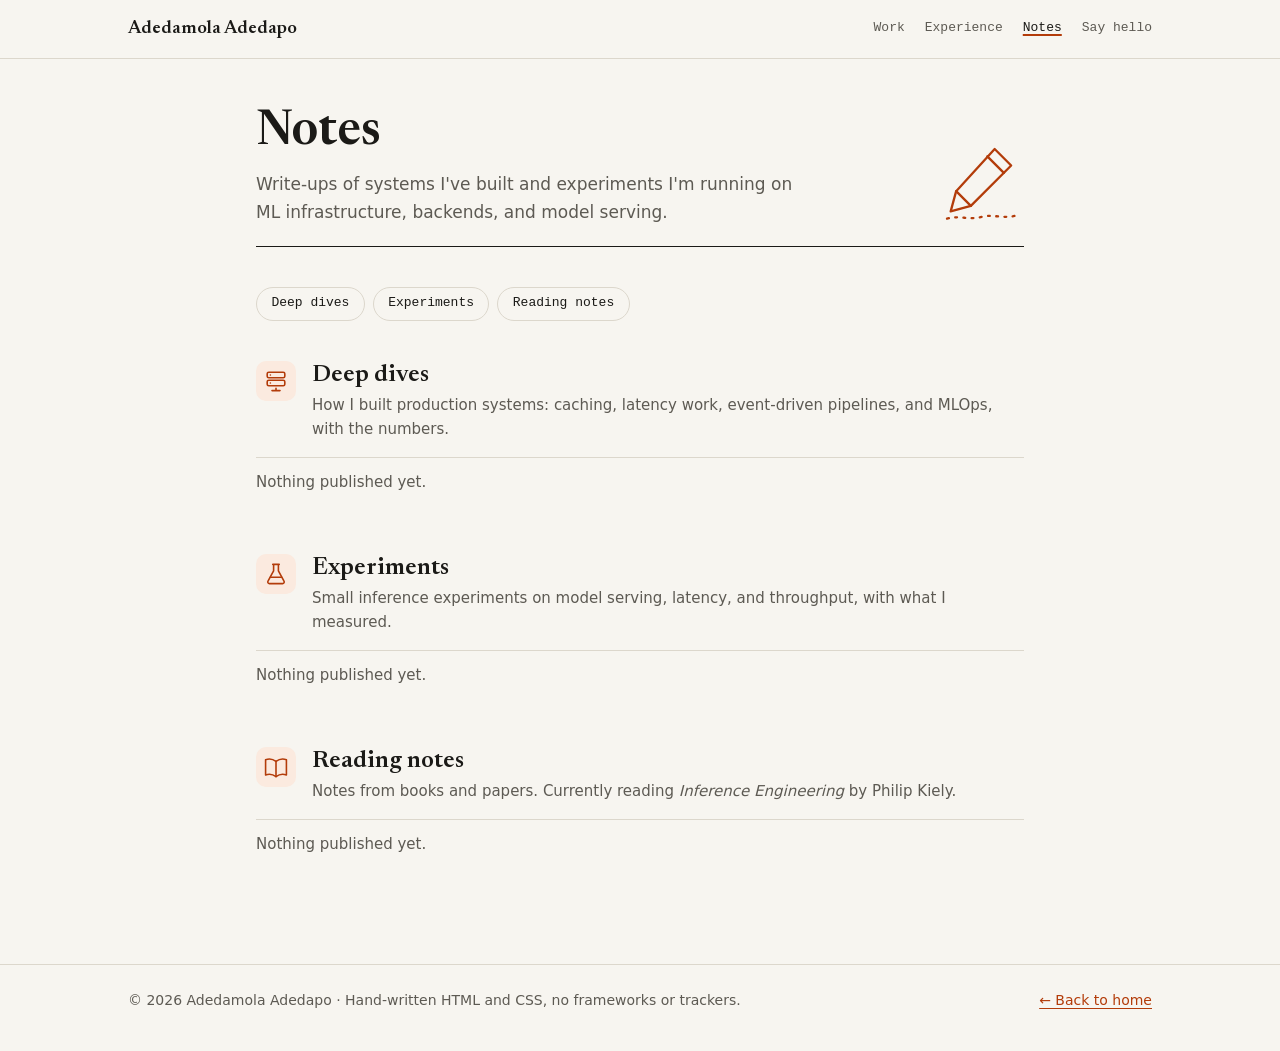
==== notes/index.html @ 72648199 "Update portfolio assets, CV, and website layout" ====
<!doctype html>
<html lang="en">
<head>
  <meta charset="utf-8">
  <meta name="viewport" content="width=device-width, initial-scale=1">
  <title>Notes · Adedamola Adedapo</title>
  <meta name="description" content="Write-ups by Adedamola Adedapo on ML infrastructure, backends, and model serving: systems I've built and experiments I'm running.">
  <meta name="author" content="Adedamola Adedapo">
  <link rel="canonical" href="https://ichdamola.github.io/notes/">
  <meta name="color-scheme" content="light dark">
  <meta name="theme-color" content="#f7f5f0" media="(prefers-color-scheme: light)">
  <meta name="theme-color" content="#141416" media="(prefers-color-scheme: dark)">

  <meta property="og:type" content="website">
  <meta property="og:site_name" content="Adedamola Adedapo">
  <meta property="og:title" content="Notes · Adedamola Adedapo">
  <meta property="og:description" content="Write-ups on ML infrastructure, backends, and model serving.">
  <meta property="og:url" content="https://ichdamola.github.io/notes/">
  <meta property="og:image" content="https://ichdamola.github.io/assets/og-image.png">
  <meta name="twitter:card" content="summary_large_image">

  <link rel="icon" href="../favicon.svg" type="image/svg+xml">
  <link rel="apple-touch-icon" href="../assets/apple-touch-icon.png">
  <link rel="preload" href="../assets/fonts/newsreader-latin.woff2" as="font" type="font/woff2" crossorigin>
  <link rel="stylesheet" href="../styles.css?v=2026-10-01i">
</head>
<body>
  <a class="skip-link" href="#main">Skip to content</a>

  <header class="site-header">
    <div class="wrap header-inner">
      <a class="wordmark" href="../">Adedamola Adedapo</a>
      <nav aria-label="Primary">
        <ul class="nav-list">
          <li><a href="../#work">Work</a></li>
          <li><a href="../#experience">Experience</a></li>
          <li><a href="./" aria-current="page">Notes</a></li>
          <li><a href="../#contact">Say hello</a></li>
        </ul>
      </nav>
    </div>
  </header>

  <main id="main" class="wrap page">
    <header class="page-head">
      <div>
        <h1>Notes</h1>
        <p class="section-lede">Write-ups of systems I've built and experiments I'm running on ML infrastructure, backends, and model serving.</p>
      </div>
      <svg class="page-doodle" aria-hidden="true" focusable="false" viewBox="0 0 96 96" fill="none" stroke="currentColor" stroke-width="2.5" stroke-linecap="round" stroke-linejoin="round"><path d="M64 12 L82 30 L38 74 L16 80 L22 58 Z"/><path d="M56 20 L74 38 M22 58 L38 74"/><path d="M12 88 C26 84 36 90 50 86 C62 83 72 88 86 85" stroke-dasharray="2 7"/></svg>
    </header>

    <!--
      How to add a note:
        1. Copy notes/_post-template.html to notes/YYYY-MM-DD-post-slug.html and write the post.
        2. Paste this entry at the TOP of the matching category list below (newest first):

        <li class="note">
          <time datetime="2026-10-15">15 Oct 2026</time>
          <div>
            <h3 class="note-title"><a href="2026-10-15-post-slug.html">Title of the note</a></h3>
            <p>One or two sentences: what I built or measured, and what I learned.</p>
            <ul class="tags" aria-label="Topics"><li>serving</li><li>latency</li></ul>
          </div>
        </li>

        3. Add the same entry to the "Latest notes" card in the homepage's Learning & notes section
           (link prefixed with "notes/"), keeping only the latest 3 there.
        4. Add the post URL to sitemap.xml.
      Each "Nothing published yet." line hides itself once its list has an entry.
    -->
    <nav class="note-jump" aria-label="Note categories">
      <a href="#deep-dives">Deep dives</a>
      <a href="#experiments">Experiments</a>
      <a href="#reading">Reading notes</a>
    </nav>

    <div class="note-cats">
      <section class="note-cat" id="deep-dives" aria-labelledby="deep-dives-title">
        <header class="note-cat-head">
          <svg class="cat-icon" aria-hidden="true" focusable="false" viewBox="0 0 32 32" fill="none" stroke="currentColor" stroke-width="2" stroke-linecap="round" stroke-linejoin="round"><rect x="5" y="5" width="22" height="7" rx="2"/><rect x="5" y="15" width="22" height="7" rx="2"/><path d="M9 8.5h.01M9 18.5h.01M16 25v3M11 28h10"/></svg>
          <div>
            <h2 id="deep-dives-title">Deep dives</h2>
            <p>How I built production systems: caching, latency work, event-driven pipelines, and MLOps, with the numbers.</p>
          </div>
        </header>
        <ol class="notes">
          <!-- entries go here, newest first -->
        </ol>
        <p class="notes-empty">Nothing published yet.</p>
      </section>

      <section class="note-cat" id="experiments" aria-labelledby="experiments-title">
        <header class="note-cat-head">
          <svg class="cat-icon" aria-hidden="true" focusable="false" viewBox="0 0 32 32" fill="none" stroke="currentColor" stroke-width="2" stroke-linecap="round" stroke-linejoin="round"><path d="M12 4h8M13 4v8L6 25a2 2 0 0 0 2 3h16a2 2 0 0 0 2-3l-7-13V4"/><path d="M9 20h14"/></svg>
          <div>
            <h2 id="experiments-title">Experiments</h2>
            <p>Small inference experiments on model serving, latency, and throughput, with what I measured.</p>
          </div>
        </header>
        <ol class="notes">
          <!-- entries go here, newest first -->
        </ol>
        <p class="notes-empty">Nothing published yet.</p>
      </section>

      <section class="note-cat" id="reading" aria-labelledby="reading-title">
        <header class="note-cat-head">
          <svg class="cat-icon" aria-hidden="true" focusable="false" viewBox="0 0 32 32" fill="none" stroke="currentColor" stroke-width="2" stroke-linecap="round" stroke-linejoin="round"><path d="M3 7c5-2 9-1 13 2 4-3 8-4 13-2v19c-5-2-9-1-13 2-4-3-8-4-13-2Z"/><path d="M16 9v19"/></svg>
          <div>
            <h2 id="reading-title">Reading notes</h2>
            <p>Notes from books and papers. Currently reading <cite>Inference Engineering</cite> by Philip Kiely.</p>
          </div>
        </header>
        <ol class="notes">
          <!-- entries go here, newest first -->
        </ol>
        <p class="notes-empty">Nothing published yet.</p>
      </section>
    </div>
  </main>

  <footer class="site-footer">
    <div class="wrap footer-inner">
      <p>© 2026 Adedamola Adedapo · Hand-written HTML and CSS, no frameworks or trackers.</p>
      <p><a href="../">← Back to home</a></p>
    </div>
  </footer>
</body>
</html>
---- styles.css ----
/* Adedamola Adedapo: personal site. Plain CSS, no build step. */

/* Newsreader (SIL Open Font License, see assets/fonts/OFL.txt), latin subset, self-hosted. */
@font-face {
  font-family: "Newsreader";
  font-style: normal;
  font-weight: 500 600;
  font-display: swap;
  src: url("assets/fonts/newsreader-latin.woff2") format("woff2");
  unicode-range: U+0000-00FF, U+0131, U+0152-0153, U+02BB-02BC, U+02C6, U+02DA, U+02DC, U+0304, U+0308, U+0329, U+2000-206F, U+20AC, U+2122, U+2191, U+2193, U+2212, U+2215, U+FEFF, U+FFFD;
}

:root {
  --bg: #f7f5f0;
  --surface: #fffdf8;
  --text: #1b1a17;
  --muted: #5d5a53;
  --rule: #dcd7cc;
  --accent: #b33c0a;
  --accent-soft: #fbeadf;
  --bar-muted: #948c7f;
  --squiggle: url("data:image/svg+xml,%3Csvg xmlns='http://www.w3.org/2000/svg' viewBox='0 0 60 10'%3E%3Cpath d='M0 6 Q15 0 30 6 T60 6' fill='none' stroke='%23b33c0a' stroke-width='2.5' stroke-linecap='round'/%3E%3C/svg%3E");
  --on-accent: #ffffff;
  --focus: #1f5fd1;

  --serif: "Newsreader", "Iowan Old Style", Georgia, serif;
  --sans: system-ui, -apple-system, "Segoe UI", Roboto, "Helvetica Neue", Arial, sans-serif;
  --mono: ui-monospace, "SF Mono", SFMono-Regular, Menlo, Consolas, "Liberation Mono", monospace;

  --wrap: 68rem;
  --gutter: 1.25rem;
  --radius: 14px;
  --radius-sm: 8px;
}

@media (prefers-color-scheme: dark) {
  :root {
    --bg: #141416;
    --surface: #1c1c1f;
    --text: #ebe8e2;
    --muted: #a8a49c;
    --rule: #34332f;
    --accent: #ff8a4c;
    --accent-soft: #2b1e17;
    --bar-muted: #77726a;
    --squiggle: url("data:image/svg+xml,%3Csvg xmlns='http://www.w3.org/2000/svg' viewBox='0 0 60 10'%3E%3Cpath d='M0 6 Q15 0 30 6 T60 6' fill='none' stroke='%23ff8a4c' stroke-width='2.5' stroke-linecap='round'/%3E%3C/svg%3E");
    --on-accent: #141416;
    --focus: #8ab4ff;
  }
}

/* Base */
*, *::before, *::after { box-sizing: border-box; }

html {
  -webkit-text-size-adjust: 100%;
  text-size-adjust: 100%;
  scroll-behavior: smooth;
  scroll-padding-top: 5rem;
}

@media (prefers-reduced-motion: reduce) {
  html { scroll-behavior: auto; }
}

body {
  margin: 0;
  background: var(--bg);
  color: var(--text);
  font-family: var(--sans);
  font-size: 1.0625rem;
  line-height: 1.6;
}

h1, h2, h3, h4, h5, p, ul, ol, dl, dd { margin: 0; }
ul, ol { padding: 0; list-style: none; }

a {
  color: var(--accent);
  text-decoration-thickness: 1px;
  text-underline-offset: 0.2em;
}
a:hover { text-decoration-thickness: 2px; }

:focus-visible {
  outline: 3px solid var(--focus);
  outline-offset: 3px;
  border-radius: 2px;
}

.wrap {
  width: 100%;
  max-width: var(--wrap);
  margin-inline: auto;
  padding-inline: var(--gutter);
}

.skip-link {
  position: absolute;
  left: 1rem;
  top: -4rem;
  z-index: 10;
  padding: 0.6rem 1rem;
  background: var(--text);
  color: var(--bg);
  font-weight: 600;
}
.skip-link:focus { top: 1rem; }

/* Header */
.site-header {
  position: relative;
  top: 0;
  z-index: 5;
  background: var(--bg);
  border-bottom: 1px solid var(--rule);
}

.header-inner {
  display: flex;
  flex-wrap: wrap;
  align-items: center;
  justify-content: space-between;
  gap: 0.25rem 1.5rem;
  padding-block: 0.75rem;
}

.wordmark {
  color: var(--text);
  font-family: var(--serif);
  font-size: 1.15rem;
  font-weight: 600;
  text-decoration: none;
}

.nav-list {
  display: flex;
  flex-wrap: wrap;
  gap: 0 1.25rem;
  font-family: var(--mono);
  font-size: 0.8125rem;
}
.nav-list a {
  display: inline-block;
  padding-block: 0.4rem;
  color: var(--muted);
  text-decoration: none;
}
.nav-list a:hover { color: var(--text); text-decoration: underline; }

/* Hero */
.hero {
  display: grid;
  gap: 2rem;
  padding-block: 2.5rem 3rem;
}

.hero-photo {
  position: relative;
  width: 9.5rem;
  margin-left: 1.75rem;
}
.frame { position: relative; }
.frame::before {
  content: "";
  position: absolute;
  inset: 0;
  background: var(--accent);
  border-radius: var(--radius);
  transform: rotate(6deg);
}
.sparkles {
  position: absolute;
  z-index: 1;
  top: -1.9rem;
  left: -2.1rem;
  width: 3rem;
  height: 3rem;
  color: var(--accent);
}

.portrait {
  position: relative;
  border: 5px solid var(--surface);
  border-radius: var(--radius);
  background: var(--surface);
  box-shadow: 0 10px 30px rgb(0 0 0 / 0.15);
  transform: rotate(-3deg);
  transition: transform 0.3s ease;
}
.portrait img {
  display: block;
  width: 100%;
  height: auto;
  border-radius: calc(var(--radius) - 5px);
}
.hero-photo:hover .portrait { transform: rotate(0deg); }

/* Plotter-style line drawing traced from the portrait. The strokes, pen tip and
   settle-to-light fade are SVG animations generated with the paths, so they stay in sync.
   On hover the lines brighten and small packets run along the outline, like data through a pipeline. */
.scribble {
  position: absolute;
  inset: 0;
  width: 100%;
  height: 100%;
  color: var(--accent);
  pointer-events: none;
  overflow: visible;
}
.scribble path {
  vector-effect: non-scaling-stroke;
  stroke-width: 1;
}
.scribble .pen-glow { opacity: 0.22; }
.scribble .packets {
  opacity: 0;
  transition: opacity 0.4s ease;
}
/* !important outranks the SVG fade animation, so hover can bring the lines back up */
.hero-photo:hover .scribble .lines { opacity: 0.85 !important; }
.hero-photo:hover .packets { opacity: 1; }

.plot-caption {
  display: none;
  margin-top: 1.4rem;
  font-family: var(--mono);
  font-size: 0.72rem;
  line-height: 1.5;
  text-align: center;
  color: var(--muted);
}
.redraw {
  margin-left: 0.25rem;
  padding: 0.3rem 0.7rem;
  border: 1px solid var(--rule);
  border-radius: 999px;
  background: none;
  color: var(--accent);
  font: inherit;
  cursor: pointer;
}
.redraw:hover { border-color: var(--accent); }

/* Without motion: show the finished drawing, no pen or packets.
   !important outranks the SVG animations in the cascade. */
@media (prefers-reduced-motion: reduce) {
  .portrait { transition: none; }
  .scribble path { stroke-dashoffset: 0 !important; }
  .scribble .lines { opacity: 0.45 !important; }
  .scribble .pen, .scribble .packets, .redraw { display: none; }
}

.hero-name {
  font-family: var(--serif);
  font-size: clamp(1.35rem, 3.5vw, 1.6rem);
  font-weight: 500;
  color: var(--text);
}

.hero-role {
  margin-top: 0.5rem;
  font-family: var(--serif);
  font-size: clamp(2.1rem, 6vw, 3.4rem);
  font-weight: 600;
  line-height: 1.08;
  letter-spacing: -0.015em;
  text-wrap: balance;
  color: var(--accent);
}
/* underline follows the text on every line it wraps to */
.hero-role span {
  padding-bottom: 0.14em;
  background: var(--squiggle) left bottom / 60px 10px repeat-x;
  -webkit-box-decoration-break: clone;
  box-decoration-break: clone;
}

.headline {
  margin-top: 1.1rem;
  max-width: 34ch;
  font-family: var(--serif);
  font-size: clamp(1.3rem, 2.8vw, 1.75rem);
  font-weight: 500;
  line-height: 1.3;
  text-wrap: pretty;
}

.lede {
  margin-top: 1.5rem;
  max-width: 58ch;
  font-size: 1.125rem;
  color: var(--muted);
}

.actions {
  display: flex;
  flex-wrap: wrap;
  gap: 0.75rem;
  margin-top: 2rem;
}

.hire-note {
  display: flex;
  align-items: flex-start;
  gap: 0.6rem;
  margin-top: 0.75rem;
  max-width: 32rem;
  font-family: var(--serif);
  font-size: 1.05rem;
  line-height: 1.35;
  color: var(--muted);
}
.hire-arrow {
  display: none;
  flex: none;
  width: 2.1rem;
  height: 2rem;
  margin-left: 2.25rem;
  margin-top: -0.35rem;
  color: var(--accent);
}

.btn {
  display: inline-flex;
  align-items: center;
  gap: 0.5rem;
  min-height: 2.75rem;
  padding: 0.55rem 1.1rem;
  border: 1px solid var(--text);
  border-radius: 999px;
  color: var(--text);
  font-weight: 600;
  font-size: 0.9375rem;
  text-decoration: none;
}
.btn:hover { background: var(--surface); text-decoration: none; }

.btn-primary {
  background: var(--accent);
  border-color: var(--accent);
  color: var(--on-accent);
}
.btn-primary:hover { background: var(--text); border-color: var(--text); color: var(--bg); }

.btn-meta {
  font-family: var(--mono);
  font-size: 0.75rem;
  font-weight: 500;
  opacity: 0.85;
}

/* Sections */
main { counter-reset: section; }

.section {
  padding-block: 3rem;
  counter-increment: section;
}

.section-head {
  display: flex;
  align-items: baseline;
  gap: 1rem;
  padding-bottom: 0.75rem;
  margin-bottom: 2rem;
  border-bottom: 1px solid var(--text);
}

.section-num::before { content: counter(section, decimal-leading-zero); }

.section-num {
  font-family: var(--mono);
  font-size: 0.875rem;
  color: var(--accent);
}

.section-head h2 {
  font-family: var(--serif);
  font-size: clamp(1.6rem, 4vw, 2.1rem);
  font-weight: 600;
  line-height: 1.2;
}

/* Tags */
.tags {
  display: flex;
  flex-wrap: wrap;
  gap: 0.4rem;
}
.tags li {
  padding: 0.1rem 0.5rem;
  border: 1px solid var(--rule);
  border-radius: 999px;
  font-family: var(--mono);
  font-size: 0.75rem;
  color: var(--muted);
}

/* What I build */
.cards {
  display: grid;
  gap: 1rem;
}

.card {
  display: flex;
  flex-direction: column;
  gap: 1rem;
  padding: 1.5rem;
  background: var(--accent-soft);
  border-radius: var(--radius);
  transition: transform 0.2s ease;
}
.card:hover { transform: translateY(-3px); }
@media (prefers-reduced-motion: reduce) {
  .card { transition: none; }
  .card:hover { transform: none; }
}
.card .tags li { background: var(--bg); border-color: transparent; }
.doodle {
  width: 2.5rem;
  height: 2.5rem;
  color: var(--accent);
}

.card h3 {
  font-family: var(--serif);
  font-size: 1.4rem;
  font-weight: 600;
  line-height: 1.25;
}
.card p { color: var(--text); }
.card .tags { margin-top: auto; }

/* Case studies: numbered rows, each led by a before/after chart */
.cases { counter-reset: none; }
.case > article {
  display: grid;
  gap: 1rem;
  padding-block: 2rem;
  border-top: 1px solid var(--rule);
}
.case:first-child > article { border-top: 0; padding-top: 0.5rem; }

.case-num {
  font-family: var(--mono);
  font-size: 0.875rem;
  color: var(--accent);
}

.case-meta {
  font-family: var(--mono);
  font-size: 0.8125rem;
  color: var(--muted);
}
.case h3 {
  margin-top: 0.35rem;
  font-family: var(--serif);
  font-size: clamp(1.4rem, 3vw, 1.75rem);
  font-weight: 600;
  line-height: 1.2;
}
.case-summary { margin-top: 0.6rem; }
.case-stat {
  margin-top: 0.6rem;
  font-size: 0.9375rem;
  color: var(--muted);
}
.stat-value {
  font-family: var(--mono);
  font-weight: 700;
  color: var(--text);
}

/* Before/after bars: grey = before, accent = after, value at the bar tip */
.chart { margin: 0; }
.chart-title {
  margin-bottom: 0.6rem;
  font-family: var(--mono);
  font-size: 0.75rem;
  color: var(--muted);
}
.chart-row {
  display: grid;
  grid-template-columns: 3.25rem 1fr;
  align-items: center;
  gap: 0.6rem;
  margin-top: 0.5rem;
}
.chart-key {
  font-size: 0.8125rem;
  color: var(--muted);
}
.chart-track {
  display: flex;
  align-items: center;
  gap: 0.45rem;
  min-height: 1.5rem;
  border-left: 1px solid var(--text);
}
.chart-bar {
  flex: none;
  width: max(4px, calc(var(--w) * 0.72));
  height: 14px;
  border-radius: 0 4px 4px 0;
  background: var(--bar-muted);
}
.chart-bar.is-after { background: var(--accent); }
.chart-val {
  font-family: var(--mono);
  font-size: 0.8125rem;
  font-weight: 600;
  color: var(--text);
  font-variant-numeric: tabular-nums;
  white-space: nowrap;
}
.case-details { margin-top: 0.9rem; }
.case-details summary {
  display: inline-flex;
  align-items: center;
  gap: 0.35rem;
  font-weight: 600;
  font-size: 0.9375rem;
  color: var(--accent);
  cursor: pointer;
  list-style: none;
  text-decoration: underline;
  text-decoration-thickness: 1px;
  text-underline-offset: 0.2em;
}
.case-details summary::-webkit-details-marker { display: none; }
.case-details summary::after { content: "+"; text-decoration: none; display: inline-block; }
.case-details[open] summary::after { content: "−"; }
.case-details .spec {
  margin-top: 1rem;
  padding-left: 1rem;
  border-left: 2px solid var(--rule);
}

.spec { margin-top: 1.25rem; }

.spec {
  display: grid;
  gap: 0.9rem;
}
.spec dt {
  font-family: var(--mono);
  font-size: 0.75rem;
  font-weight: 600;
  letter-spacing: 0.06em;
  text-transform: uppercase;
  color: var(--muted);
}
.spec dd { margin-top: 0.15rem; }

/* Experience */
.timeline {
  display: grid;
}
.timeline > li {
  display: grid;
  gap: 0.25rem;
  padding-block: 1.25rem;
  border-bottom: 1px solid var(--rule);
}
.timeline > li:first-child { padding-top: 0; }

.tl-dates {
  font-family: var(--mono);
  font-size: 0.8125rem;
  color: var(--muted);
  font-variant-numeric: tabular-nums;
}
.tl-body h3 {
  font-size: 1.0625rem;
  line-height: 1.4;
}
.tl-company { font-weight: 700; }
.tl-role { font-weight: 400; font-style: italic; }
.tl-place {
  font-size: 0.875rem;
  color: var(--muted);
}
.tl-body p:last-child { margin-top: 0.35rem; }

.edu {
  margin-top: 2.5rem;
  padding: 1.5rem;
  background: var(--surface);
  border: 1px solid var(--rule);
  border-radius: var(--radius);
}
.edu h3 {
  margin-bottom: 0.75rem;
  font-family: var(--mono);
  font-size: 0.75rem;
  font-weight: 600;
  letter-spacing: 0.06em;
  text-transform: uppercase;
  color: var(--muted);
}
.edu-grid {
  display: grid;
  gap: 1.25rem;
}
.edu-grid dt {
  margin-bottom: 0.25rem;
  font-family: var(--mono);
  font-size: 0.75rem;
  color: var(--accent);
}
.edu-grid li + li { margin-top: 0.25rem; }

/* Learning */
.learn-grid {
  display: grid;
  gap: 1.25rem;
  align-items: stretch;
}
.learning,
.notes-card {
  padding: 1.5rem;
  border-radius: var(--radius);
}
.learning { background: var(--accent-soft); }
.notes-card {
  display: flex;
  flex-direction: column;
  background: var(--surface);
  border: 1px solid var(--rule);
}
.notes-card .notes-empty { border-top: 0; padding-block: 0.25rem 0; }
.notes-card .notes-more { margin-top: auto; padding-top: 1rem; }
.learn-label {
  margin-bottom: 0.6rem;
  font-family: var(--mono);
  font-size: 0.75rem;
  font-weight: 600;
  letter-spacing: 0.06em;
  text-transform: uppercase;
  color: var(--muted);
}
.learning h3 {
  font-family: var(--serif);
  font-size: 1.5rem;
  font-weight: 600;
}
.learning > p { margin-top: 0.5rem; }
.learning cite { font-style: italic; }
.learning h3 {
  display: flex;
  align-items: center;
  gap: 0.6rem;
}
.doodle-inline {
  flex: none;
  width: 1.75rem;
  height: 1.75rem;
  color: var(--accent);
}

.notes-title {
  margin-top: 2rem;
  margin-bottom: 0.75rem;
  font-family: var(--mono);
  font-size: 0.75rem;
  font-weight: 600;
  letter-spacing: 0.06em;
  text-transform: uppercase;
  color: var(--muted);
}

.note {
  display: grid;
  gap: 0.25rem;
  padding-block: 1rem;
  border-top: 1px solid var(--rule);
}
.note time {
  font-family: var(--mono);
  font-size: 0.8125rem;
  color: var(--muted);
}
.note-title {
  font-size: 1.0625rem;
  font-weight: 600;
}
.note p { color: var(--muted); }
.note .tags { margin-top: 0.5rem; }

.section-lede {
  max-width: 52ch;
  margin-bottom: 1.5rem;
  color: var(--muted);
}

.notes-more {
  margin-top: 1.25rem;
  font-weight: 600;
}

.notes-empty {
  padding-block: 0.75rem;
  border-top: 1px solid var(--rule);
  font-size: 0.9375rem;
  color: var(--muted);
}
.notes:has(li) + .notes-empty { display: none; }

/* Contact */
.contact {
  display: grid;
  gap: 2rem;
  align-items: center;
}
.plane {
  display: none;
  width: 12rem;
  color: var(--accent);
}
.plane-wing { fill: var(--accent-soft); }
.plane-body { fill: var(--surface); }
.contact-lede {
  max-width: 44ch;
  margin-bottom: 1.25rem;
  text-wrap: pretty;
  font-family: var(--serif);
  font-size: 1.5rem;
}
.contact-list {
  display: grid;
  gap: 0.75rem;
}
.contact-list dt {
  font-family: var(--mono);
  font-size: 0.75rem;
  font-weight: 600;
  letter-spacing: 0.06em;
  text-transform: uppercase;
  color: var(--muted);
}
.contact-list a { overflow-wrap: anywhere; }

/* Notes pages */
.nav-list a[aria-current="page"] {
  color: var(--text);
  text-decoration: underline;
  text-decoration-color: var(--accent);
  text-decoration-thickness: 2px;
}

.page {
  padding-block: 3rem 4rem;
}

.page-head {
  display: flex;
  align-items: flex-end;
  justify-content: space-between;
  gap: 1.5rem;
  margin-bottom: 2.5rem;
  padding-bottom: 1.25rem;
  border-bottom: 1px solid var(--text);
}
.page-head h1,
.post-head h1 {
  font-family: var(--serif);
  font-size: clamp(2rem, 6vw, 3rem);
  font-weight: 600;
  line-height: 1.1;
  text-wrap: balance;
}
.page-head .section-lede { margin: 0.75rem 0 0; }
.page-doodle {
  display: none;
  flex: none;
  width: 5.5rem;
  color: var(--accent);
}

.post-head {
  margin-bottom: 2rem;
  padding-bottom: 1.5rem;
  border-bottom: 1px solid var(--text);
}

.post { max-width: 44rem; margin-inline: auto; }

.page-head,
.note-jump,
.note-cats { max-width: 48rem; margin-inline: auto; }

.note-jump {
  display: flex;
  flex-wrap: wrap;
  gap: 0.5rem;
  margin-bottom: 2.5rem;
}
.note-jump a {
  padding: 0.35rem 0.9rem;
  border: 1px solid var(--rule);
  border-radius: 999px;
  color: var(--text);
  font-family: var(--mono);
  font-size: 0.8125rem;
  text-decoration: none;
}
.note-jump a:hover { border-color: var(--accent); color: var(--accent); }

.note-cats { display: grid; gap: 3rem; }

.note-cat-head {
  display: flex;
  gap: 1rem;
  align-items: flex-start;
  margin-bottom: 1rem;
}
.cat-icon {
  flex: none;
  width: 2.5rem;
  height: 2.5rem;
  padding: 0.45rem;
  background: var(--accent-soft);
  border-radius: 10px;
  color: var(--accent);
}
.note-cat-head h2 {
  font-family: var(--serif);
  font-size: 1.5rem;
  font-weight: 600;
  line-height: 1.2;
}
.note-cat-head p {
  margin-top: 0.2rem;
  font-size: 0.9375rem;
  color: var(--muted);
}
.post-meta {
  margin-bottom: 0.5rem;
  font-family: var(--mono);
  font-size: 0.8125rem;
  color: var(--muted);
}
.post-dek {
  margin-top: 0.75rem;
  font-family: var(--serif);
  font-size: 1.3rem;
  line-height: 1.4;
  color: var(--muted);
}
.post-head .tags { margin-top: 1rem; }

.prose {
  font-size: 1.0625rem;
  line-height: 1.7;
}
.prose > * + * { margin-top: 1.1em; }
.prose h2 {
  margin-top: 2.2em;
  font-family: var(--serif);
  font-size: 1.6rem;
  font-weight: 600;
  line-height: 1.25;
}
.prose h3 {
  margin-top: 1.8em;
  font-size: 1.15rem;
}
.prose ul,
.prose ol { padding-left: 1.25rem; }
.prose ul { list-style: disc; }
.prose ol { list-style: decimal; }
.prose li + li { margin-top: 0.35em; }
.prose li::marker { color: var(--accent); }

.prose code {
  padding: 0.1em 0.35em;
  background: var(--accent-soft);
  border-radius: 4px;
  font-family: var(--mono);
  font-size: 0.88em;
}
.prose pre {
  overflow-x: auto;
  padding: 1rem 1.25rem;
  background: var(--surface);
  border: 1px solid var(--rule);
  border-left: 4px solid var(--accent);
  border-radius: var(--radius-sm);
  font-size: 0.875rem;
  line-height: 1.55;
}
.prose pre code {
  padding: 0;
  background: none;
  font-size: inherit;
}

.prose blockquote {
  margin-inline: 0;
  padding-left: 1.25rem;
  border-left: 3px solid var(--accent);
  font-family: var(--serif);
  font-size: 1.2rem;
  color: var(--muted);
}

.prose table {
  width: 100%;
  border-collapse: collapse;
  font-size: 0.9375rem;
  font-variant-numeric: tabular-nums;
}
.prose caption {
  margin-bottom: 0.5rem;
  text-align: left;
  font-family: var(--mono);
  font-size: 0.75rem;
  color: var(--muted);
}
.prose th,
.prose td {
  padding: 0.5rem 0.75rem 0.5rem 0;
  border-bottom: 1px solid var(--rule);
  text-align: left;
}
.prose th {
  font-family: var(--mono);
  font-size: 0.75rem;
  letter-spacing: 0.04em;
  text-transform: uppercase;
  color: var(--muted);
}

.prose figure { margin-inline: 0; }
.prose img {
  display: block;
  max-width: 100%;
  height: auto;
  border: 1px solid var(--rule);
  border-radius: var(--radius-sm);
}
.prose figcaption {
  margin-top: 0.5rem;
  font-size: 0.875rem;
  color: var(--muted);
}

.post-foot {
  display: flex;
  flex-wrap: wrap;
  justify-content: space-between;
  gap: 0.5rem 1.5rem;
  margin-top: 3rem;
  padding-top: 1.25rem;
  border-top: 1px solid var(--rule);
  font-size: 0.9375rem;
}

/* Footer */
.site-footer {
  margin-top: 2rem;
  border-top: 1px solid var(--rule);
  font-size: 0.875rem;
  color: var(--muted);
}
.footer-inner {
  display: flex;
  flex-wrap: wrap;
  justify-content: space-between;
  gap: 0.5rem 1.5rem;
  padding-block: 1.5rem 2.5rem;
}

/* Wider screens */
@media (min-width: 40rem) {
  :root { --gutter: 2rem; }

  .hero {
    grid-template-columns: 1fr auto;
    align-items: center;
    gap: 3rem;
    padding-block: 4.5rem 4rem;
  }
  .hero-photo {
    order: 2;
    width: clamp(12rem, 24vw, 17rem);
    margin: 0 1rem 0 0;
  }

  .contact-list > div {
    display: grid;
    grid-template-columns: 9rem 1fr;
    gap: 1.5rem;
    align-items: baseline;
  }

    .timeline > li {
    grid-template-columns: 11rem 1fr;
    gap: 1.5rem;
  }
  .tl-dates { padding-top: 0.15rem; }

  .contact { grid-template-columns: 1fr auto; }
  .plane { display: block; margin-right: 2rem; }
  .site-header { position: sticky; }
  .hire-arrow { display: block; }
  .edu-grid { grid-template-columns: 1fr 1fr 1.2fr; gap: 2rem; }
  .page-doodle { display: block; }
  .scribble path { stroke-width: 1.5; }
  .plot-caption { display: block; }

  .note {
    grid-template-columns: 8rem 1fr;
    gap: 1.5rem;
    align-items: baseline;
  }
}

@media (min-width: 60rem) {
  .cards { grid-template-columns: repeat(3, 1fr); }
  .case > article {
    grid-template-columns: 2.5rem minmax(0, 19rem) minmax(0, 1fr);
    gap: 2.5rem;
    align-items: start;
  }
  .case-num { padding-top: 0.2rem; }
  .learn-grid { grid-template-columns: 1.2fr 1fr; }
  .section { padding-block: 4rem; }
}
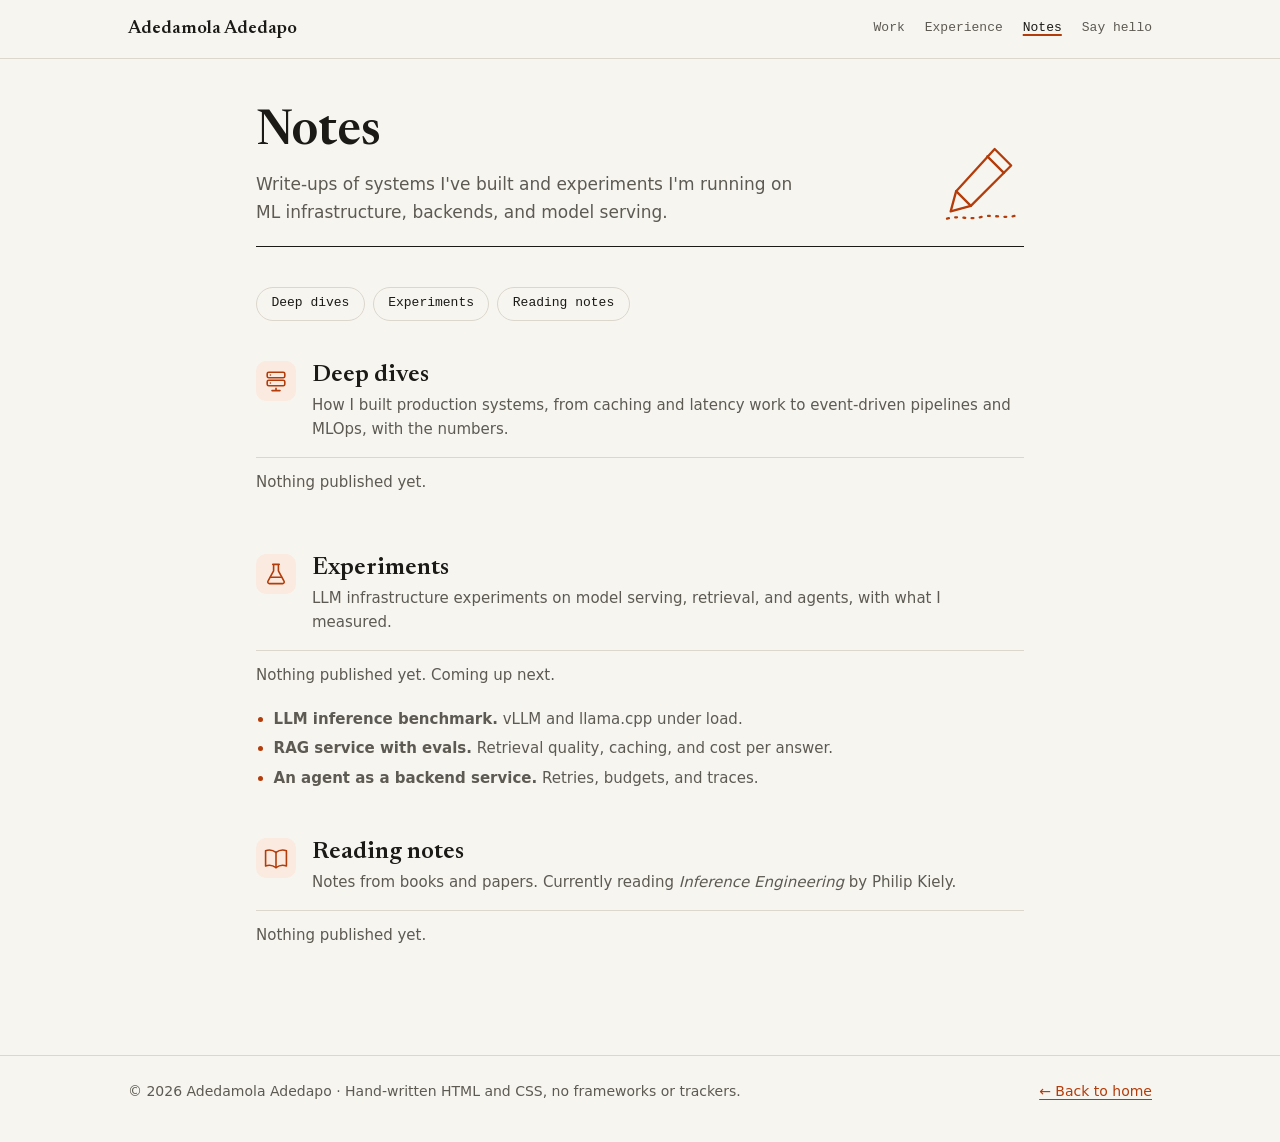
==== commit ad1eaccc: "Refine results, positioning, and copy - Replace case-study bar charts with pen-marked results and pl" ====
--- a/notes/index.html
+++ b/notes/index.html
@@ -4,7 +4,7 @@
   <meta charset="utf-8">
   <meta name="viewport" content="width=device-width, initial-scale=1">
   <title>Notes · Adedamola Adedapo</title>
-  <meta name="description" content="Write-ups by Adedamola Adedapo on ML infrastructure, backends, and model serving: systems I've built and experiments I'm running.">
+  <meta name="description" content="Write-ups by Adedamola Adedapo on ML infrastructure, backends, and model serving, covering systems I've built and experiments I'm running.">
   <meta name="author" content="Adedamola Adedapo">
   <link rel="canonical" href="https://ichdamola.github.io/notes/">
   <meta name="color-scheme" content="light dark">
@@ -22,7 +22,7 @@
   <link rel="icon" href="../favicon.svg" type="image/svg+xml">
   <link rel="apple-touch-icon" href="../assets/apple-touch-icon.png">
   <link rel="preload" href="../assets/fonts/newsreader-latin.woff2" as="font" type="font/woff2" crossorigin>
-  <link rel="stylesheet" href="../styles.css?v=2026-10-01i">
+  <link rel="stylesheet" href="../styles.css?v=2026-10-01w">
 </head>
 <body>
   <a class="skip-link" href="#main">Skip to content</a>
@@ -81,7 +81,7 @@
           <svg class="cat-icon" aria-hidden="true" focusable="false" viewBox="0 0 32 32" fill="none" stroke="currentColor" stroke-width="2" stroke-linecap="round" stroke-linejoin="round"><rect x="5" y="5" width="22" height="7" rx="2"/><rect x="5" y="15" width="22" height="7" rx="2"/><path d="M9 8.5h.01M9 18.5h.01M16 25v3M11 28h10"/></svg>
           <div>
             <h2 id="deep-dives-title">Deep dives</h2>
-            <p>How I built production systems: caching, latency work, event-driven pipelines, and MLOps, with the numbers.</p>
+            <p>How I built production systems, from caching and latency work to event-driven pipelines and MLOps, with the numbers.</p>
           </div>
         </header>
         <ol class="notes">
@@ -95,13 +95,19 @@
           <svg class="cat-icon" aria-hidden="true" focusable="false" viewBox="0 0 32 32" fill="none" stroke="currentColor" stroke-width="2" stroke-linecap="round" stroke-linejoin="round"><path d="M12 4h8M13 4v8L6 25a2 2 0 0 0 2 3h16a2 2 0 0 0 2-3l-7-13V4"/><path d="M9 20h14"/></svg>
           <div>
             <h2 id="experiments-title">Experiments</h2>
-            <p>Small inference experiments on model serving, latency, and throughput, with what I measured.</p>
+            <p>LLM infrastructure experiments on model serving, retrieval, and agents, with what I measured.</p>
           </div>
         </header>
         <ol class="notes">
           <!-- entries go here, newest first -->
         </ol>
-        <p class="notes-empty">Nothing published yet.</p>
+        <p class="notes-empty">Nothing published yet. Coming up next.</p>
+        <!-- Remove an item from this list once its write-up is published above. -->
+        <ul class="planned">
+          <li><strong>LLM inference benchmark.</strong> vLLM and llama.cpp under load.</li>
+          <li><strong>RAG service with evals.</strong> Retrieval quality, caching, and cost per answer.</li>
+          <li><strong>An agent as a backend service.</strong> Retries, budgets, and traces.</li>
+        </ul>
       </section>
 
       <section class="note-cat" id="reading" aria-labelledby="reading-title">
--- a/styles.css
+++ b/styles.css
@@ -18,7 +18,7 @@
   --rule: #dcd7cc;
   --accent: #b33c0a;
   --accent-soft: #fbeadf;
-  --bar-muted: #948c7f;
+  --highlight-stroke: url("data:image/svg+xml,%3Csvg xmlns='http://www.w3.org/2000/svg' viewBox='0 0 400 40' preserveAspectRatio='none'%3E%3Cpath d='M6 14 C60 9 140 11 220 10 S360 8 396 12 C399 18 397 27 393 31 C320 34 230 31 150 33 S40 35 4 30 C1 24 2 18 6 14 Z' fill='%23f4a77a' fill-opacity='0.5'/%3E%3C/svg%3E");
   --squiggle: url("data:image/svg+xml,%3Csvg xmlns='http://www.w3.org/2000/svg' viewBox='0 0 60 10'%3E%3Cpath d='M0 6 Q15 0 30 6 T60 6' fill='none' stroke='%23b33c0a' stroke-width='2.5' stroke-linecap='round'/%3E%3C/svg%3E");
   --on-accent: #ffffff;
   --focus: #1f5fd1;
@@ -42,7 +42,7 @@
     --rule: #34332f;
     --accent: #ff8a4c;
     --accent-soft: #2b1e17;
-    --bar-muted: #77726a;
+    --highlight-stroke: url("data:image/svg+xml,%3Csvg xmlns='http://www.w3.org/2000/svg' viewBox='0 0 400 40' preserveAspectRatio='none'%3E%3Cpath d='M6 14 C60 9 140 11 220 10 S360 8 396 12 C399 18 397 27 393 31 C320 34 230 31 150 33 S40 35 4 30 C1 24 2 18 6 14 Z' fill='%23ff8a4c' fill-opacity='0.3'/%3E%3C/svg%3E");
     --squiggle: url("data:image/svg+xml,%3Csvg xmlns='http://www.w3.org/2000/svg' viewBox='0 0 60 10'%3E%3Cpath d='M0 6 Q15 0 30 6 T60 6' fill='none' stroke='%23ff8a4c' stroke-width='2.5' stroke-linecap='round'/%3E%3C/svg%3E");
     --on-accent: #141416;
     --focus: #8ab4ff;
@@ -125,6 +125,9 @@
   padding-block: 0.75rem;
 }
 
+.home .wordmark { display: none; }
+.home .header-inner { justify-content: center; }
+
 .wordmark {
   color: var(--text);
   font-family: var(--serif);
@@ -157,7 +160,10 @@
 
 .hero-photo {
   position: relative;
-  width: 9.5rem;
+  display: grid;
+  grid-template-columns: 9.5rem 1fr;
+  align-items: center;
+  gap: 1.75rem;
   margin-left: 1.75rem;
 }
 .frame { position: relative; }
@@ -222,16 +228,16 @@
 .hero-photo:hover .packets { opacity: 1; }
 
 .plot-caption {
-  display: none;
-  margin-top: 1.4rem;
   font-family: var(--mono);
   font-size: 0.72rem;
   line-height: 1.5;
-  text-align: center;
-  color: var(--muted);
+  color: var(--muted);
+}
+.plot-caption span {
+  display: block;
+  margin-bottom: 0.5rem;
 }
 .redraw {
-  margin-left: 0.25rem;
   padding: 0.3rem 0.7rem;
   border: 1px solid var(--rule);
   border-radius: 999px;
@@ -291,6 +297,22 @@
   max-width: 58ch;
   font-size: 1.125rem;
   color: var(--muted);
+}
+
+/* current focus, marked with a highlighter pen */
+.now {
+  margin-top: 0.9rem;
+  font-family: var(--serif);
+  font-size: 1.2rem;
+  font-weight: 500;
+  line-height: 1.5;
+}
+.now mark {
+  padding: 0.05em 0.35em 0.1em;
+  color: var(--text);
+  background: var(--highlight-stroke) 0 85% / 100% 78% no-repeat;
+  -webkit-box-decoration-break: clone;
+  box-decoration-break: clone;
 }
 
 .actions {
@@ -398,10 +420,29 @@
 }
 
 /* What I build */
+.swipe-hint {
+  margin: -1rem 0 0.75rem;
+  font-family: var(--mono);
+  font-size: 0.75rem;
+  text-align: right;
+  color: var(--muted);
+}
+.cards-scroll {
+  margin-inline: calc(-1 * var(--gutter));
+  padding: 0.25rem var(--gutter) 0.75rem;
+  overflow-x: auto;
+  scroll-snap-type: x mandatory;
+  scroll-padding-inline: var(--gutter);
+  scrollbar-width: none;
+}
+.cards-scroll::-webkit-scrollbar { display: none; }
 .cards {
   display: grid;
+  grid-auto-flow: column;
+  grid-auto-columns: min(84%, 22rem);
   gap: 1rem;
 }
+.card { scroll-snap-align: start; }
 
 .card {
   display: flex;
@@ -443,11 +484,19 @@
 }
 .case:first-child > article { border-top: 0; padding-top: 0.5rem; }
 
+.case > article { position: relative; }
 .case-num {
-  font-family: var(--mono);
-  font-size: 0.875rem;
-  color: var(--accent);
-}
+  position: absolute;
+  top: 1.6rem;
+  right: 0;
+  font-family: var(--mono);
+  font-size: 2.25rem;
+  font-weight: 600;
+  line-height: 1;
+  color: var(--accent);
+  opacity: 0.75;
+}
+.case:first-child .case-num { top: 0; }
 
 .case-meta {
   font-family: var(--mono);
@@ -473,48 +522,75 @@
   color: var(--text);
 }
 
-/* Before/after bars: grey = before, accent = after, value at the bar tip */
-.chart { margin: 0; }
-.chart-title {
-  margin-bottom: 0.6rem;
-  font-family: var(--mono);
-  font-size: 0.75rem;
-  color: var(--muted);
-}
-.chart-row {
-  display: grid;
-  grid-template-columns: 3.25rem 1fr;
+/* Results marked up like a printout: old value struck through, new value circled in pen */
+.mark { margin: 0; }
+.mark-row {
+  display: flex;
   align-items: center;
-  gap: 0.6rem;
+  gap: 0.75rem;
+  min-height: 4rem;
+  font-family: var(--serif);
+  font-variant-numeric: lining-nums tabular-nums;
+}
+.mark-before,
+.mark-after {
+  position: relative;
+  display: inline-block;
+  line-height: 1;
+}
+.mark-before {
+  font-size: 1.5rem;
+  font-weight: 500;
+  color: var(--muted);
+}
+.mark-after {
+  padding: 0.6rem 1.05rem 0.65rem;
+  font-size: 2.5rem;
+  font-weight: 600;
+  letter-spacing: -0.01em;
+  color: var(--text);
+}
+.mark-label {
   margin-top: 0.5rem;
-}
-.chart-key {
-  font-size: 0.8125rem;
-  color: var(--muted);
-}
-.chart-track {
-  display: flex;
-  align-items: center;
-  gap: 0.45rem;
-  min-height: 1.5rem;
-  border-left: 1px solid var(--text);
-}
-.chart-bar {
-  flex: none;
-  width: max(4px, calc(var(--w) * 0.72));
-  height: 14px;
-  border-radius: 0 4px 4px 0;
-  background: var(--bar-muted);
-}
-.chart-bar.is-after { background: var(--accent); }
-.chart-val {
-  font-family: var(--mono);
-  font-size: 0.8125rem;
-  font-weight: 600;
-  color: var(--text);
-  font-variant-numeric: tabular-nums;
-  white-space: nowrap;
-}
+  max-width: 19rem;
+  font-size: 0.9375rem;
+  line-height: 1.4;
+  color: var(--muted);
+}
+.pen {
+  color: var(--accent);
+  overflow: visible;
+  pointer-events: none;
+}
+.pen path { stroke-width: 2; vector-effect: non-scaling-stroke; }
+.pen-strike {
+  position: absolute;
+  left: -4%;
+  top: 46%;
+  width: 108%;
+  height: 0.5rem;
+}
+.pen-ring {
+  position: absolute;
+  inset: -0.1rem -0.15rem;
+  width: 100%;
+  height: 100%;
+}
+.pen-arrow { flex: none; width: 1.9rem; height: 1rem; }
+.pen-down { flex: none; width: 1rem; height: 2rem; }
+
+/* draw-in: paths use pathLength="1", so a dash of 1 hides or shows the whole stroke */
+.pen path {
+  stroke-dasharray: 1;
+  stroke-dashoffset: 0;
+  transition: stroke-dashoffset 0.6s cubic-bezier(0.45, 0.05, 0.55, 0.95);
+}
+.mark.is-pending .pen path { stroke-dashoffset: 1; transition: none; }
+.pen-strike path { transition-delay: 0.15s; }
+.pen-arrow path, .pen-down path { transition-delay: 0.6s; }
+.pen-arrow path + path, .pen-down path + path { transition-delay: 0.95s; transition-duration: 0.25s; }
+.pen-ring path { transition-delay: 1.15s; transition-duration: 0.9s; }
+
 .case-details { margin-top: 0.9rem; }
 .case-details summary {
   display: inline-flex;
@@ -557,7 +633,23 @@
 /* Experience */
 .timeline {
   display: grid;
-}
+  margin-left: 0.4rem;
+  padding-left: 1.4rem;
+  border-left: 2px solid var(--rule);
+}
+.timeline > li { position: relative; }
+.timeline > li::before {
+  content: "";
+  position: absolute;
+  top: 1.45rem;
+  left: calc(-1.4rem - 7px);
+  width: 12px;
+  height: 12px;
+  border: 2px solid var(--accent);
+  border-radius: 50%;
+  background: var(--bg);
+}
+.timeline > li:first-child::before { top: 0.2rem; }
 .timeline > li {
   display: grid;
   gap: 0.25rem;
@@ -584,33 +676,6 @@
 }
 .tl-body p:last-child { margin-top: 0.35rem; }
 
-.edu {
-  margin-top: 2.5rem;
-  padding: 1.5rem;
-  background: var(--surface);
-  border: 1px solid var(--rule);
-  border-radius: var(--radius);
-}
-.edu h3 {
-  margin-bottom: 0.75rem;
-  font-family: var(--mono);
-  font-size: 0.75rem;
-  font-weight: 600;
-  letter-spacing: 0.06em;
-  text-transform: uppercase;
-  color: var(--muted);
-}
-.edu-grid {
-  display: grid;
-  gap: 1.25rem;
-}
-.edu-grid dt {
-  margin-bottom: 0.25rem;
-  font-family: var(--mono);
-  font-size: 0.75rem;
-  color: var(--accent);
-}
-.edu-grid li + li { margin-top: 0.25rem; }
 
 /* Learning */
 .learn-grid {
@@ -632,6 +697,38 @@
 }
 .notes-card .notes-empty { border-top: 0; padding-block: 0.25rem 0; }
 .notes-card .notes-more { margin-top: auto; padding-top: 1rem; }
+.learning .roadmap-label { margin-top: 1.75rem; }
+.roadmap {
+  display: grid;
+  gap: 0.85rem;
+  font-size: 0.9375rem;
+}
+.roadmap li {
+  display: grid;
+  grid-template-columns: 4.75rem 1fr;
+  gap: 0.6rem;
+  align-items: baseline;
+}
+.rm-status {
+  justify-self: start;
+  padding: 0.1rem 0.55rem;
+  border: 1px solid var(--accent);
+  border-radius: 999px;
+  font-family: var(--mono);
+  font-size: 0.7rem;
+  color: var(--accent);
+}
+.planned {
+  display: grid;
+  gap: 0.35rem;
+  margin-top: 0.5rem;
+  padding-left: 1.1rem;
+  list-style: disc;
+  font-size: 0.9375rem;
+  color: var(--muted);
+}
+.planned li::marker { color: var(--accent); }
+
 .learn-label {
   margin-bottom: 0.6rem;
   font-family: var(--mono);
@@ -1005,8 +1102,13 @@
   .contact { grid-template-columns: 1fr auto; }
   .plane { display: block; margin-right: 2rem; }
   .site-header { position: sticky; }
+  .home .wordmark { display: inline; }
+  .home .header-inner { justify-content: space-between; }
+  .hero-photo { display: block; }
+  .plot-caption { margin-top: 1.4rem; text-align: center; }
+  .timeline { margin-left: 0; padding-left: 0; border-left: 0; }
+  .timeline > li::before { display: none; }
   .hire-arrow { display: block; }
-  .edu-grid { grid-template-columns: 1fr 1fr 1.2fr; gap: 2rem; }
   .page-doodle { display: block; }
   .scribble path { stroke-width: 1.5; }
   .plot-caption { display: block; }
@@ -1019,13 +1121,21 @@
 }
 
 @media (min-width: 60rem) {
-  .cards { grid-template-columns: repeat(3, 1fr); }
+  .cards { grid-auto-flow: row; grid-template-columns: repeat(3, 1fr); }
+  .cards-scroll { margin-inline: 0; padding: 0; overflow: visible; }
+  .swipe-hint { display: none; }
   .case > article {
     grid-template-columns: 2.5rem minmax(0, 19rem) minmax(0, 1fr);
     gap: 2.5rem;
     align-items: start;
   }
-  .case-num { padding-top: 0.2rem; }
+  .case-num {
+    position: static;
+    padding-top: 0.2rem;
+    font-size: 0.875rem;
+    font-weight: 400;
+    opacity: 1;
+  }
   .learn-grid { grid-template-columns: 1.2fr 1fr; }
   .section { padding-block: 4rem; }
 }
